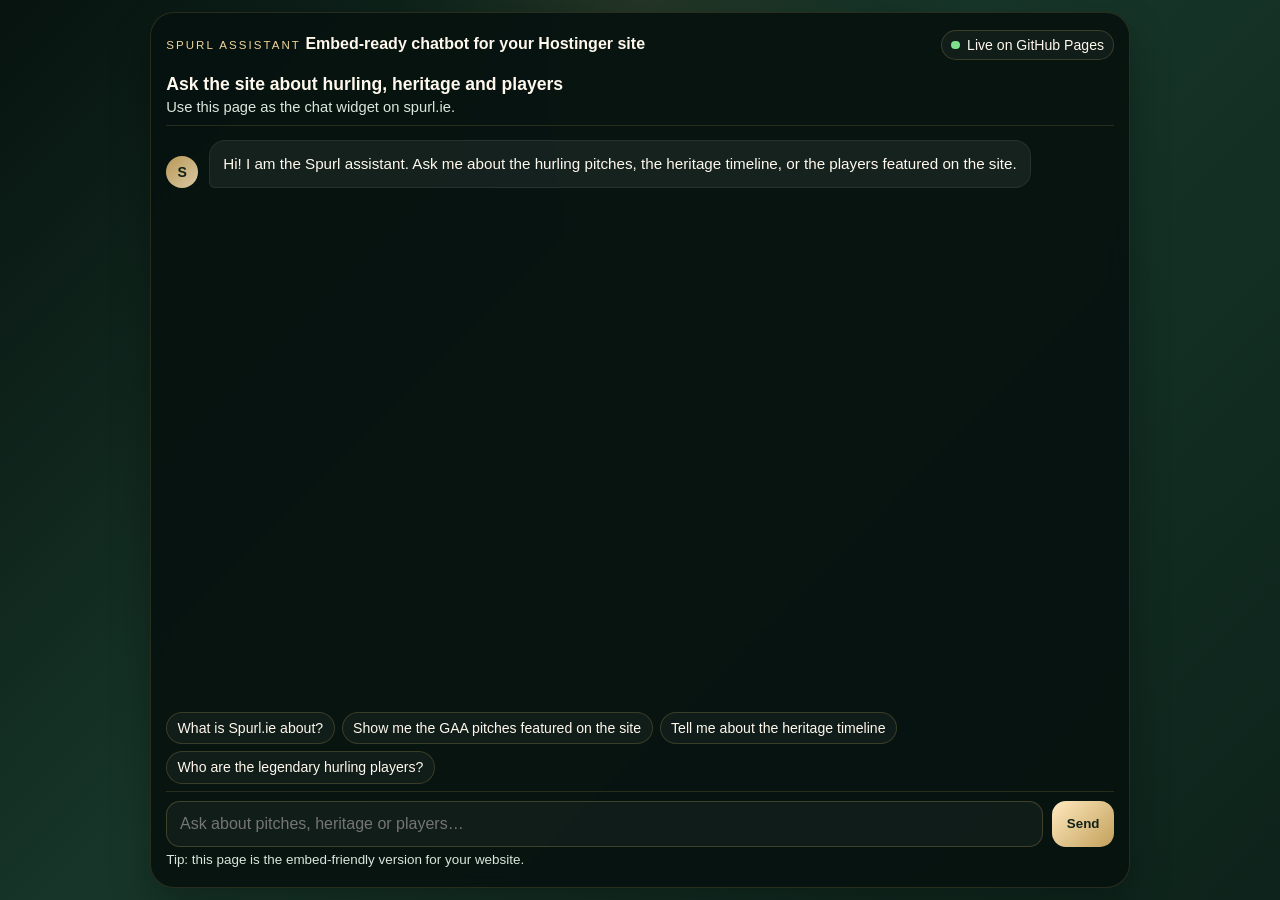
==== chatbot-embed.html @ 8f6adb7e "Add chatbot function using claude assistant" ====
<!DOCTYPE html>
<html lang="en">
<head>
  <meta charset="UTF-8" />
  <meta name="viewport" content="width=device-width, initial-scale=1.0" />
  <title>Spurl Assistant Embed</title>
  <link rel="stylesheet" href="css/chatbot-embed.css" />
</head>
<body>
  <main class="embed-shell">
    <section class="embed-card">
      <div class="embed-topbar">
        <div>
          <p class="eyebrow">Spurl Assistant</p>
          <strong>Embed-ready chatbot for your Hostinger site</strong>
        </div>
        <span class="embed-chip">Live on GitHub Pages</span>
      </div>

      <div class="embed-grid">
        <article class="embed-chat">
          <div class="chat-header">
            <div>
              <h1>Ask the site about hurling, heritage and players</h1>
              <p>Use this page as the chat widget on spurl.ie.</p>
            </div>
          </div>

          <div class="chat-log" data-chat-log aria-live="polite"></div>

          <div class="topic-row" data-suggestions></div>

          <form class="chat-form" data-chat-form>
            <input class="chat-input" type="text" data-chat-input placeholder="Ask about pitches, heritage or players…" autocomplete="off" aria-label="Type your question" />
            <button class="send-button" type="submit">Send</button>
          </form>
          <p class="helper-text">Tip: this page is the embed-friendly version for your website.</p>
        </article>
      </div>
    </section>
  </main>

  <script src="js/knowledge-bot.js"></script>
  <script src="js/chatbot.js"></script>
</body>
</html>
---- css/chatbot-embed.css ----
:root {
  color-scheme: dark;
  --bg: linear-gradient(135deg, #07130f 0%, #173629 45%, #0d231b 100%);
  --panel: rgba(7, 19, 15, 0.94);
  --line: rgba(194, 160, 90, 0.18);
  --text: #fff8ed;
  --muted: #dbe6de;
  --gold: #c2a05a;
  --accent: #f0d49b;
}

* { box-sizing: border-box; }

html, body {
  margin: 0;
  min-height: 100%;
  font-family: "Segoe UI", Tahoma, Geneva, Verdana, sans-serif;
  color: var(--text);
  background: transparent;
}

body {
  min-height: 100vh;
}

.embed-shell {
  width: 100%;
  min-height: 100vh;
  padding: 0.75rem;
  background:
    radial-gradient(circle at top, rgba(194, 160, 90, 0.10), transparent 22%),
    linear-gradient(135deg, #07130f 0%, #173629 45%, #0d231b 100%);
}

.embed-card {
  width: 100%;
  max-width: 980px;
  min-height: calc(100vh - 1.5rem);
  margin: 0 auto;
  border: 1px solid var(--line);
  border-radius: 24px;
  background: var(--panel);
  box-shadow: 0 18px 40px rgba(0, 0, 0, 0.28);
  backdrop-filter: blur(10px);
  overflow: hidden;
}

.embed-topbar {
  display: flex;
  align-items: center;
  justify-content: space-between;
  gap: 0.75rem;
  padding: 0.9rem 0.95rem 0;
}

.eyebrow {
  display: inline-flex;
  align-items: center;
  gap: 0.45rem;
  color: var(--accent);
  text-transform: uppercase;
  letter-spacing: 0.18em;
  font-size: 0.72rem;
}

.embed-chip {
  display: inline-flex;
  align-items: center;
  gap: 0.45rem;
  padding: 0.35rem 0.55rem;
  border-radius: 999px;
  border: 1px solid rgba(194, 160, 90, 0.26);
  background: rgba(255,255,255,0.04);
  color: var(--text);
  font-size: 0.88rem;
}

.embed-chip::before {
  content: "";
  width: 0.55rem;
  height: 0.55rem;
  border-radius: 999px;
  background: #7ee08a;
}

.embed-grid {
  display: grid;
  grid-template-columns: 1fr;
  gap: 0;
  min-height: calc(100vh - 5rem);
}

.embed-chat {
  display: flex;
  flex-direction: column;
  padding: 0.75rem 0.95rem 0.95rem;
}

.chat-header {
  display: flex;
  align-items: center;
  justify-content: space-between;
  gap: 0.6rem;
  padding-bottom: 0.65rem;
  border-bottom: 1px solid var(--line);
}

.chat-header h1 {
  margin: 0 0 0.2rem;
  font-size: 1.1rem;
}

.chat-header p {
  margin: 0;
  color: var(--muted);
  font-size: 0.92rem;
}

.chat-log {
  display: flex;
  flex: 1;
  flex-direction: column;
  gap: 0.75rem;
  padding: 0.85rem 0 0.65rem;
  overflow: auto;
}

.message {
  display: flex;
  gap: 0.65rem;
  align-items: flex-end;
}

.message__avatar {
  flex: 0 0 2rem;
  width: 2rem;
  height: 2rem;
  display: grid;
  place-items: center;
  border-radius: 999px;
  background: linear-gradient(135deg, rgba(194, 160, 90, 0.95), rgba(255, 233, 191, 0.85));
  color: #102218;
  font-weight: 700;
  font-size: 0.88rem;
}

.message--bot .message__bubble {
  background: rgba(255, 255, 255, 0.06);
  border: 1px solid rgba(255,255,255,0.08);
}

.message--user {
  justify-content: flex-end;
}

.message--user .message__avatar {
  order: 2;
  background: linear-gradient(135deg, #d9f7e5, #c2a05a);
}

.message--user .message__bubble {
  background: linear-gradient(135deg, rgba(194, 160, 90, 0.22), rgba(255, 255, 255, 0.08));
  border: 1px solid rgba(194, 160, 90, 0.24);
}

.message__bubble {
  max-width: 92%;
  padding: 0.75rem 0.85rem;
  border-radius: 16px 16px 16px 6px;
  color: var(--text);
  line-height: 1.45;
  font-size: 0.95rem;
}

.message--user .message__bubble {
  border-radius: 16px 16px 6px 16px;
}

.topic-row {
  display: flex;
  flex-wrap: wrap;
  gap: 0.45rem;
  padding-bottom: 0.45rem;
}

.topic-button {
  padding: 0.45rem 0.65rem;
  border: 1px solid rgba(194, 160, 90, 0.24);
  border-radius: 999px;
  background: rgba(255,255,255,0.04);
  color: var(--text);
  cursor: pointer;
  font-size: 0.88rem;
}

.chat-form {
  display: grid;
  grid-template-columns: 1fr auto;
  gap: 0.6rem;
  padding-top: 0.55rem;
  border-top: 1px solid var(--line);
}

.chat-input {
  width: 100%;
  min-height: 46px;
  padding: 0.72rem 0.8rem;
  border: 1px solid rgba(194, 160, 90, 0.28);
  border-radius: 14px;
  background: rgba(255,255,255,0.04);
  color: var(--text);
  font: inherit;
}

.chat-input:focus-visible {
  outline: 2px solid rgba(194, 160, 90, 0.85);
  outline-offset: 2px;
}

.send-button {
  display: inline-flex;
  align-items: center;
  justify-content: center;
  min-height: 46px;
  padding: 0 0.9rem;
  border: 0;
  border-radius: 14px;
  background: linear-gradient(135deg, #ffe9bf 0%, #c2a05a 100%);
  color: #102218;
  font-weight: 700;
  cursor: pointer;
}

.helper-text {
  margin: 0.35rem 0 0;
  color: #dbe6de;
  font-size: 0.84rem;
}

@media (max-width: 640px) {
  .embed-shell { padding: 0.4rem; }
  .embed-card { border-radius: 18px; min-height: auto; }
  .embed-topbar, .embed-chat { padding-left: 0.75rem; padding-right: 0.75rem; }
  .chat-form { grid-template-columns: 1fr; }
  .send-button { width: 100%; }
}
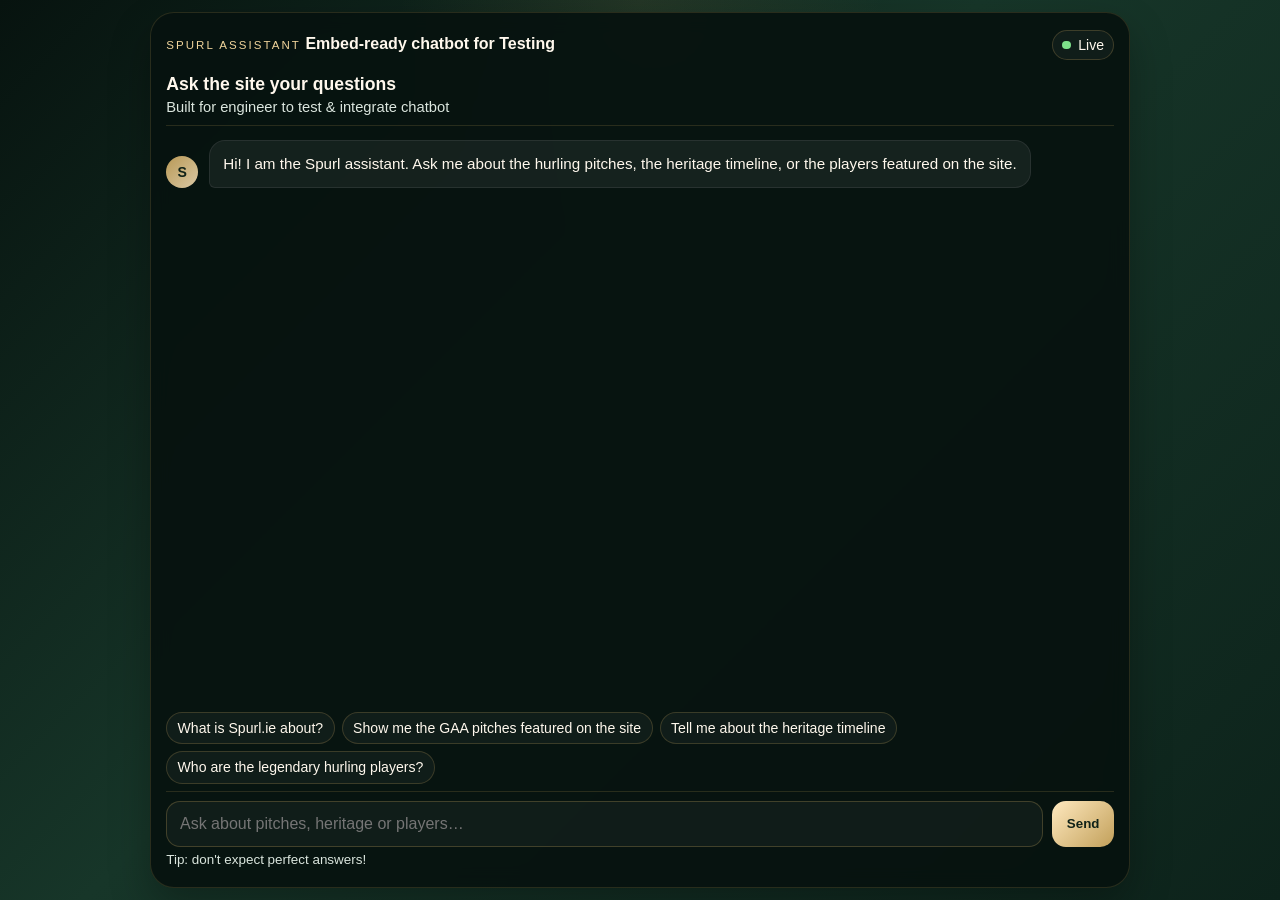
==== commit 7802e0c6: "Update embedded chatbot after deploying the chatbot-embbed.html on contact page for testing" ====
--- a/chatbot-embed.html
+++ b/chatbot-embed.html
@@ -12,17 +12,17 @@
       <div class="embed-topbar">
         <div>
           <p class="eyebrow">Spurl Assistant</p>
-          <strong>Embed-ready chatbot for your Hostinger site</strong>
+          <strong>Embed-ready chatbot for Testing</strong>
         </div>
-        <span class="embed-chip">Live on GitHub Pages</span>
+        <span class="embed-chip">Live</span>
       </div>
 
       <div class="embed-grid">
         <article class="embed-chat">
           <div class="chat-header">
             <div>
-              <h1>Ask the site about hurling, heritage and players</h1>
-              <p>Use this page as the chat widget on spurl.ie.</p>
+              <h1>Ask the site your questions</h1>
+              <p>Built for engineer to test & integrate chatbot</p>
             </div>
           </div>
 
@@ -34,7 +34,7 @@
             <input class="chat-input" type="text" data-chat-input placeholder="Ask about pitches, heritage or players…" autocomplete="off" aria-label="Type your question" />
             <button class="send-button" type="submit">Send</button>
           </form>
-          <p class="helper-text">Tip: this page is the embed-friendly version for your website.</p>
+          <p class="helper-text">Tip: don't expect perfect answers!</p>
         </article>
       </div>
     </section>
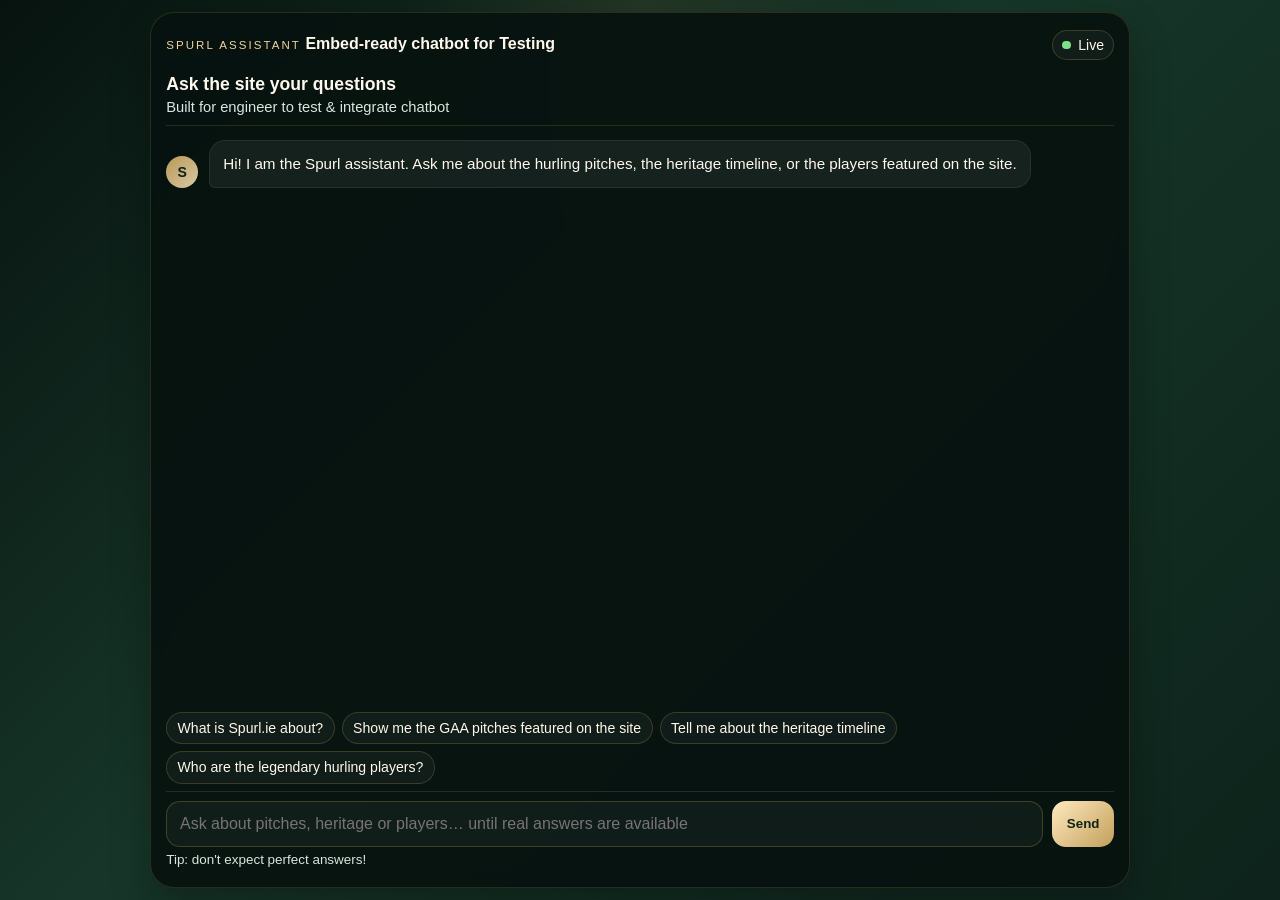
==== commit e2cefe79: "Edit content of chatbot" ====
--- a/chatbot-embed.html
+++ b/chatbot-embed.html
@@ -31,7 +31,7 @@
           <div class="topic-row" data-suggestions></div>
 
           <form class="chat-form" data-chat-form>
-            <input class="chat-input" type="text" data-chat-input placeholder="Ask about pitches, heritage or players…" autocomplete="off" aria-label="Type your question" />
+            <input class="chat-input" type="text" data-chat-input placeholder="Ask about pitches, heritage or players… until real answers are available" autocomplete="off" aria-label="Type your question" />
             <button class="send-button" type="submit">Send</button>
           </form>
           <p class="helper-text">Tip: don't expect perfect answers!</p>
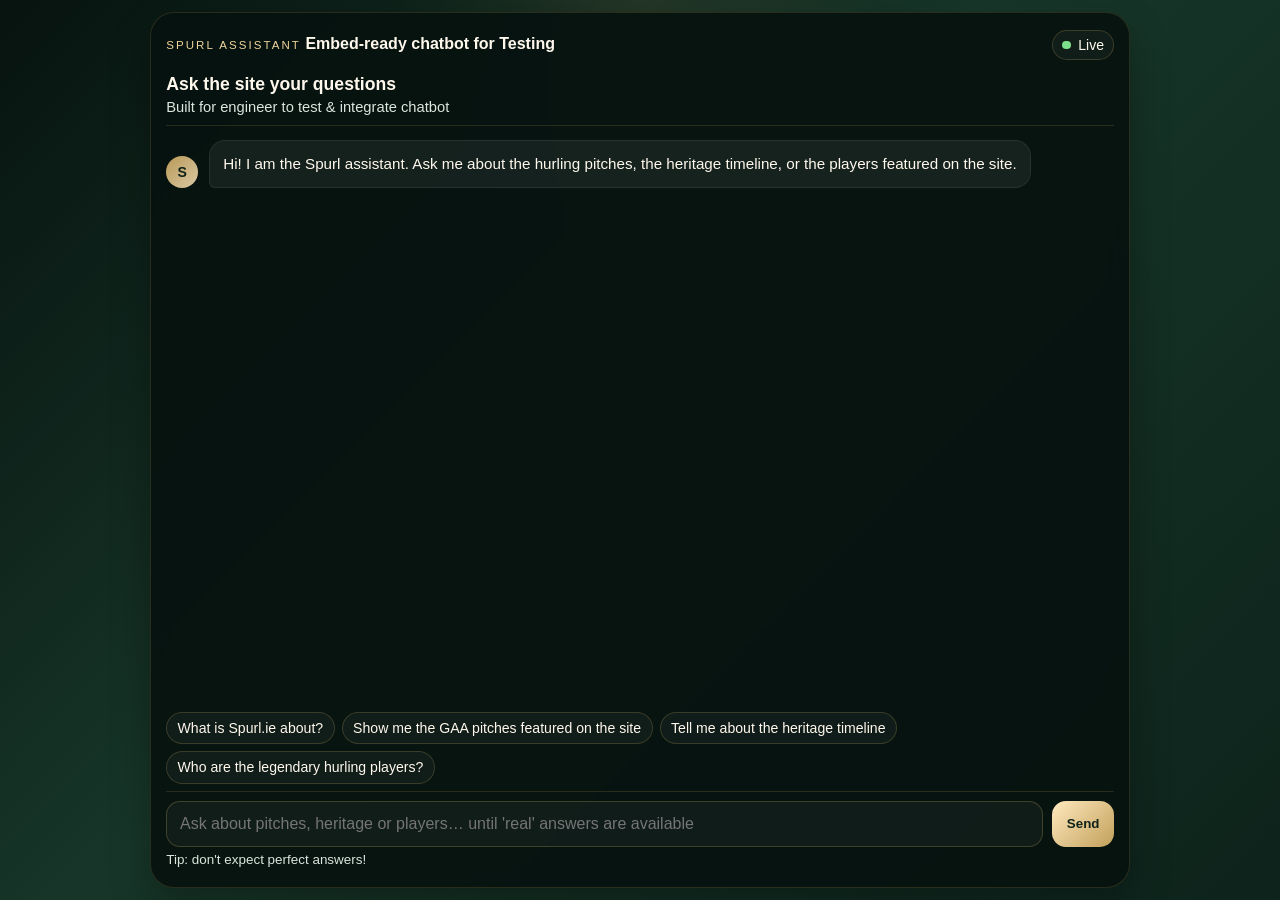
==== commit 1252d253: "Add quotes to 'real' until proper editing/testing of chatbot can take place" ====
--- a/chatbot-embed.html
+++ b/chatbot-embed.html
@@ -31,7 +31,7 @@
           <div class="topic-row" data-suggestions></div>
 
           <form class="chat-form" data-chat-form>
-            <input class="chat-input" type="text" data-chat-input placeholder="Ask about pitches, heritage or players… until real answers are available" autocomplete="off" aria-label="Type your question" />
+            <input class="chat-input" type="text" data-chat-input placeholder="Ask about pitches, heritage or players… until 'real' answers are available" autocomplete="off" aria-label="Type your question" />
             <button class="send-button" type="submit">Send</button>
           </form>
           <p class="helper-text">Tip: don't expect perfect answers!</p>
